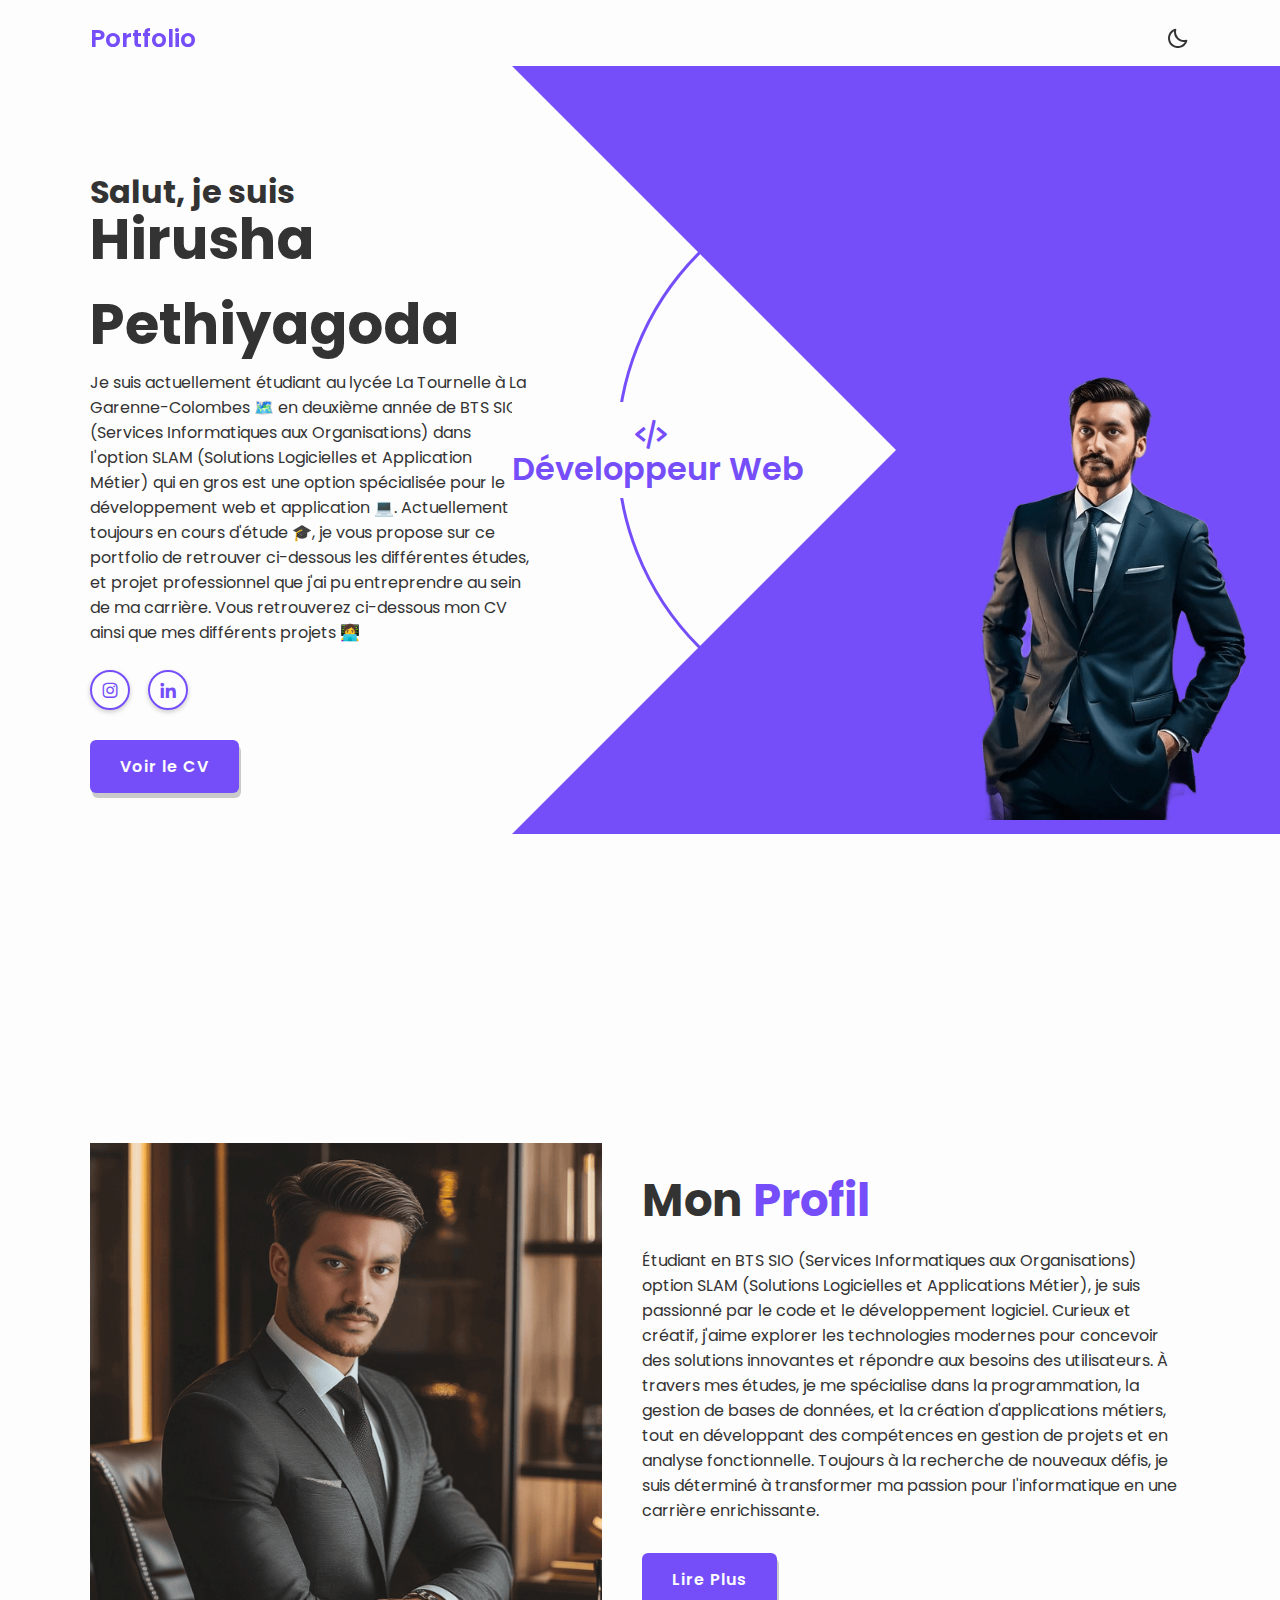
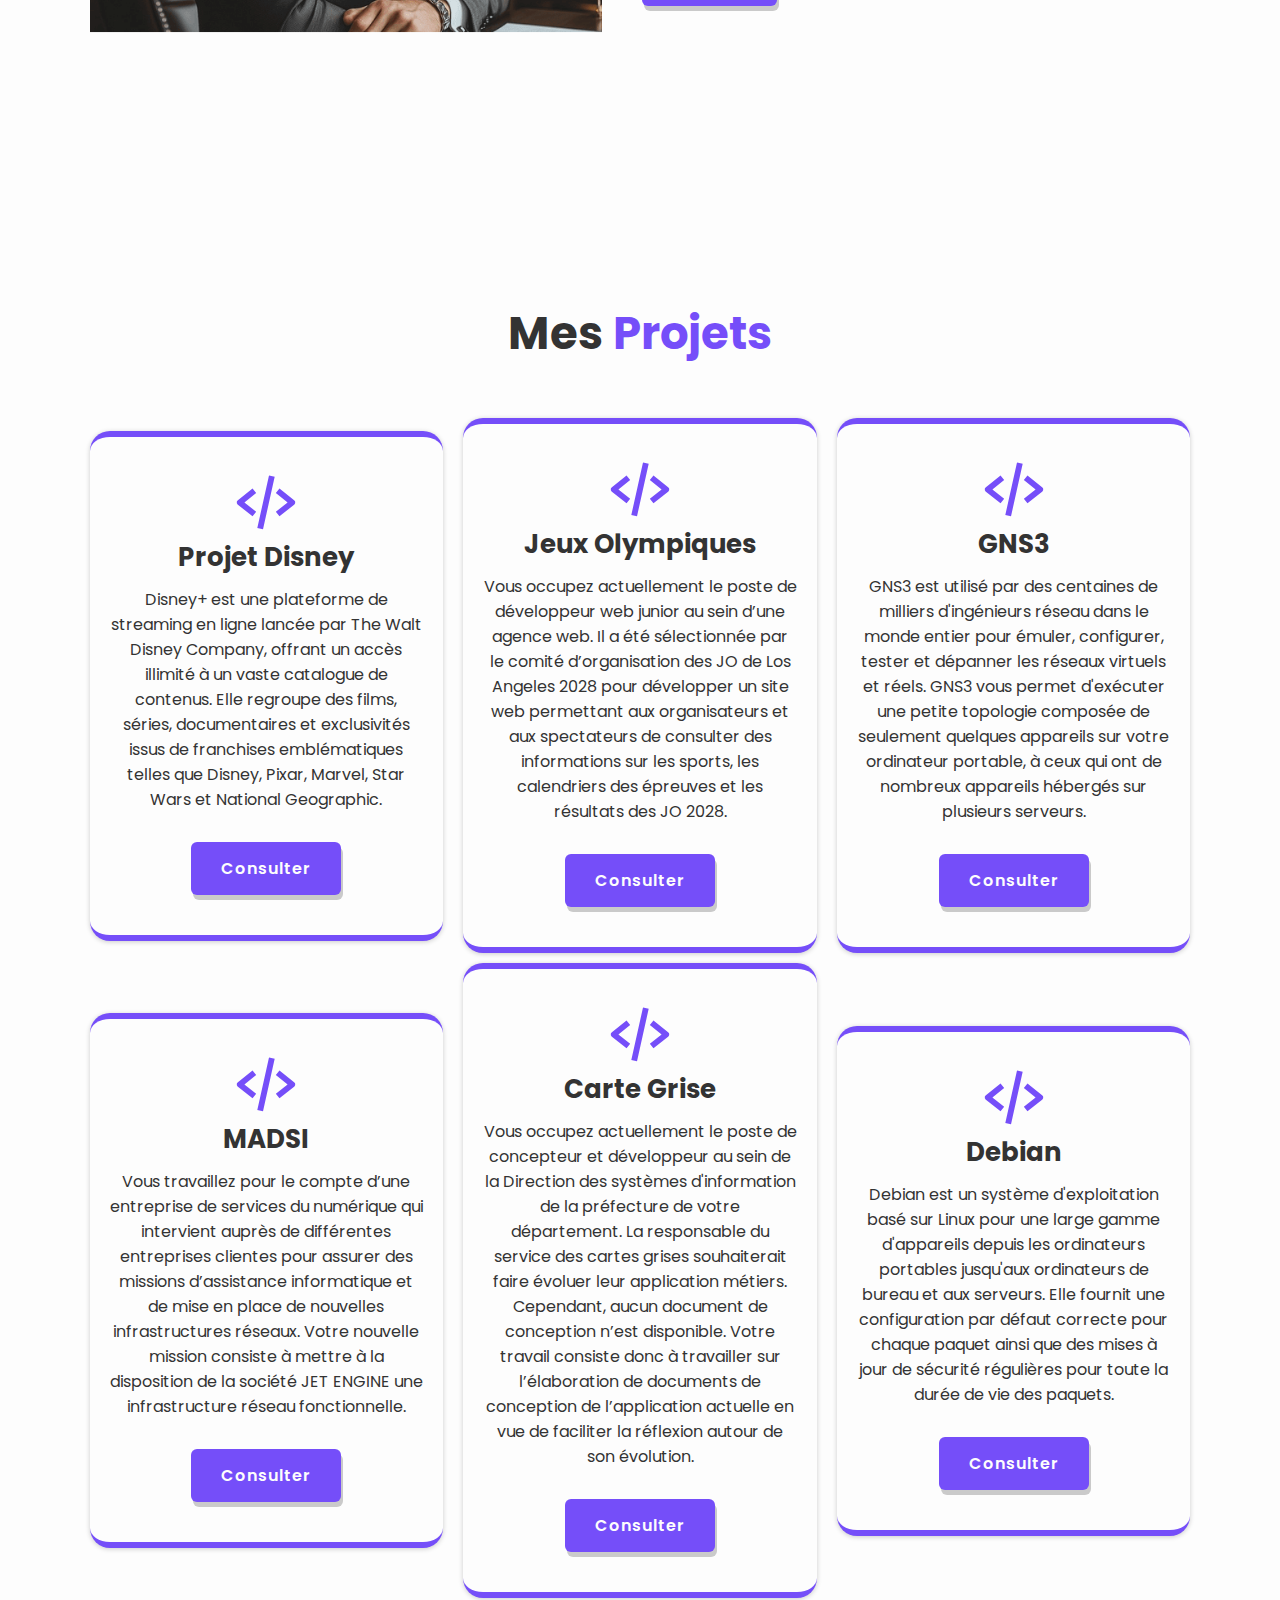
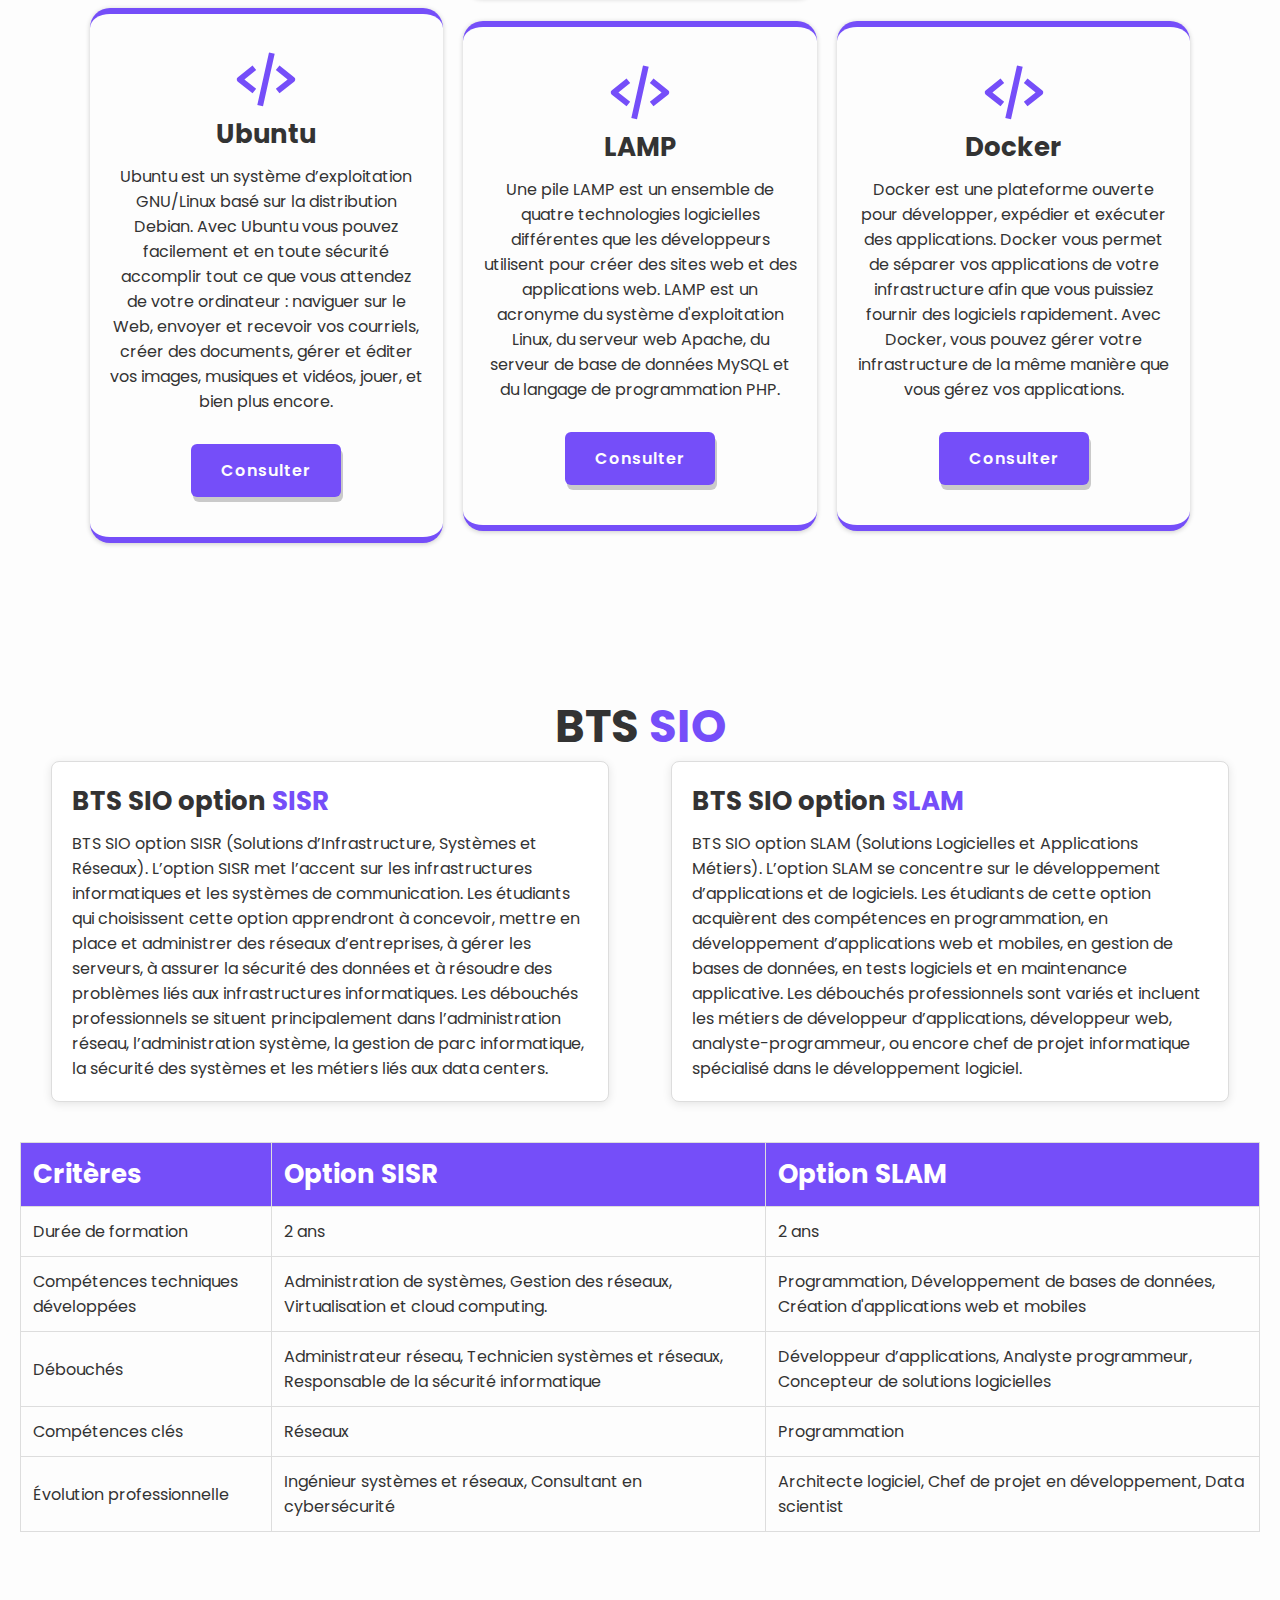
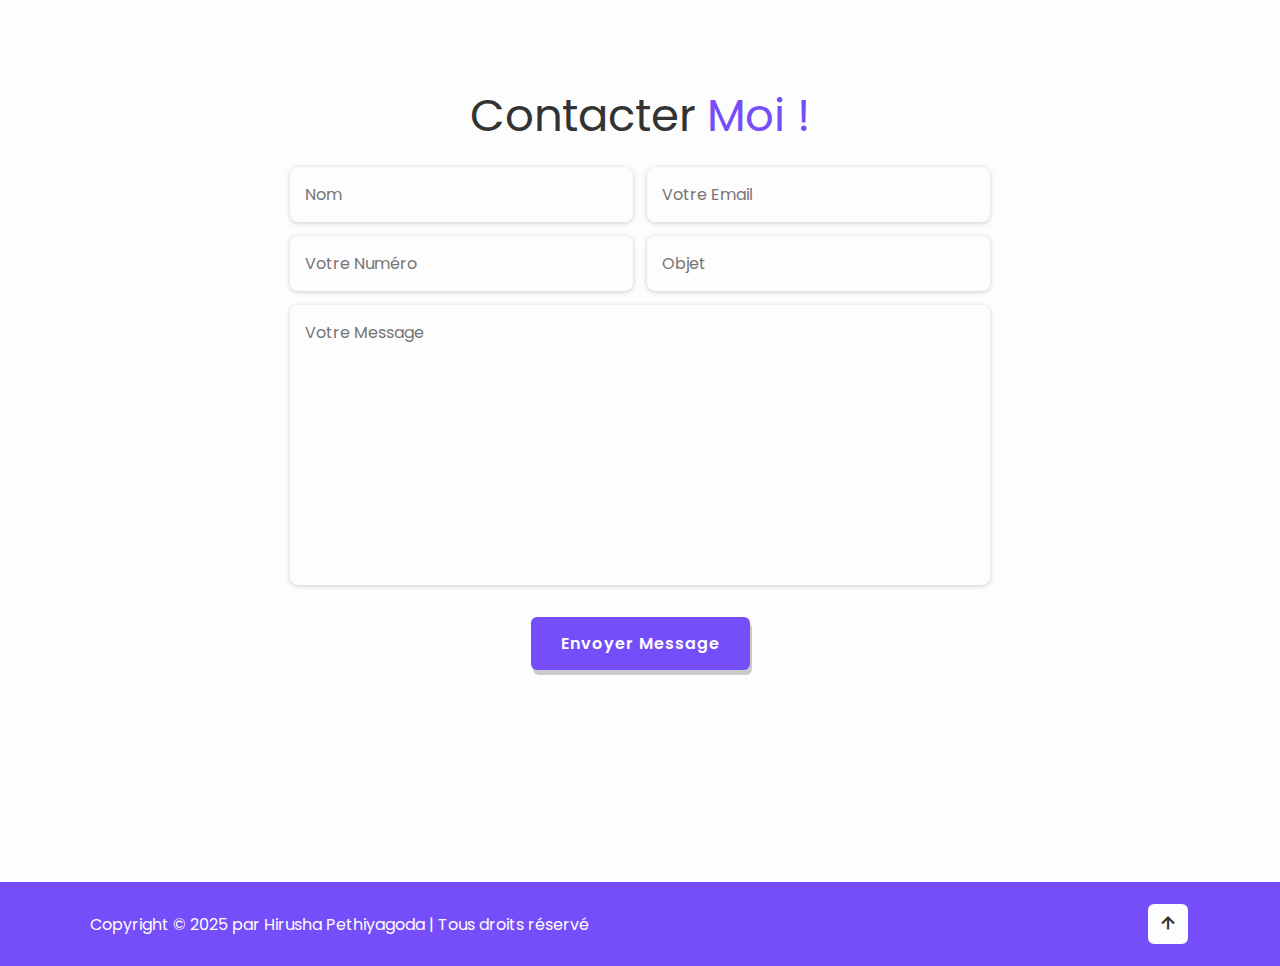
==== index.html @ 4e6ae7ff "Client files" ====
<!DOCTYPE html>
<html lang="en">
<head>
    <meta charset="UTF-8">
    <meta http-equiv="X-UA-Compatible" content="IE=edge">
    <meta name="viewport" content="width=device-width, initial-scale=1.0">
    <title>Hirusha Pethiyagoda | Portfolio BTS SIO</title>
    <link rel="icon" href="logo-image.png">

    <!---- box icons ---->
    <link href='https://unpkg.com/boxicons@2.1.4/css/boxicons.min.css' rel='stylesheet'>

    <!---- Custom CSS ---->
    <link rel="stylesheet" href="css/style.css">
</head>
<body>
    <!---- Header Section ---->
    <header class="header">
        <a href="index.html" class="logo">Portfolio</a>

        <nav class="navbar">
            <a href="#accueil" class="active">Accueil</a>
            <a href="#profil">Profil</a>  
            <a href="#projets">Projets</a>    
            <a href="#bts">BTS</a>    
            <a href="veille.html">Veille Technologique</a>    
            <a href="#contact">Contact</a>    
        </nav>

        <div class="bx bx-moon" id="darkMode-icon"></div>

        <div class="bx bx-menu" id="menu-icon"></div>
    </header>

    <!---- Home Section Design ---->
    <section class="home" id="accueil">
        <div class="home-content">
            <h3>Salut, je suis</h3>
            <h1>Hirusha Pethiyagoda</h1>
            <p>Je suis actuellement étudiant au lycée La Tournelle à La Garenne-Colombes 🗺️ en deuxième année de BTS SIO (Services Informatiques aux Organisations) dans l'option SLAM (Solutions Logicielles et Application Métier) qui en gros est une option spécialisée pour le développement web et application 💻. 
                Actuellement toujours en cours d'étude 🎓, je vous propose sur ce portfolio de retrouver ci-dessous les différentes études, et projet professionnel que j'ai pu entreprendre au sein de ma carrière. Vous retrouverez ci-dessous mon CV ainsi que mes différents projets 👩‍💻
            </p>
            
            <div class="social-media">
                <a href=""><i class='bx bxl-instagram' ></i></a>
                <a href=""><i class='bx bxl-linkedin' ></i></a>
            </div>

            <a href="CV_Hirusha_Pethiyagoda.pdf" target="_blank" class="btn">Voir le CV</a>
        </div>
        
        <div class="profession-container">
            <div class="profession-box">
                <div class="profession" style="--i:0;">
                    <i class='bx bx-code-alt'></i>
                    <h3>Développeur Web</h3>
                </div>
                <div class="profession" style="--i:1;">
                    <i class='bx bx-palette' ></i>
                    <h3>Designer Web</h3>
                </div>
                <div class="profession" style="--i:2;">
                    <i class='bx bx-camera'></i>
                    <h3>Photographeur</h3>
                </div>
                <div class="profession" style="--i:3;">
                    <i class='bx bxl-youtube' ></i>
                    <h3>YouTubeur</h3>
                </div>

                <div class="circle"></div>
            </div>

            <div class="overlay"></div>
        </div>

        <div class="home-img">
            <img src="img/profile-bg.png" alt="">
        </div>
    </section>

    <!---- profil Section Design ---->
    <section class="profil" id="profil">
        <div class="profil-img">
            <img src="img/about.png" alt="">
        </div>

        <div class="profil-content">
            <h2 class="heading">Mon <span>Profil</span></h2>
            <p>Étudiant en BTS SIO (Services Informatiques aux Organisations) option SLAM (Solutions Logicielles et Applications Métier), je suis passionné par le code et le développement logiciel. Curieux et créatif, j'aime explorer les technologies modernes pour concevoir des solutions innovantes et répondre aux besoins des utilisateurs.
                À travers mes études, je me spécialise dans la programmation, la gestion de bases de données, et la création d'applications métiers, tout en développant des compétences en gestion de projets et en analyse fonctionnelle. Toujours à la recherche de nouveaux défis, je suis déterminé à transformer ma passion pour l'informatique en une carrière enrichissante.
            </p>
            <a href="#" class="btn">Lire Plus</a>
        </div>
    </section>

    <!---- projets Section Design---->
    <section class="projets" id="projets">
        <h2 class="heading">Mes <span>Projets</span></h2>

        <div class="projets-container">
            <div class="projets-box">
                <i class='bx bx-code-alt'></i>
                <h3>Projet Disney</h3>
                <p>Disney+ est une plateforme de streaming en ligne lancée par The Walt Disney Company, offrant un accès illimité à un vaste catalogue de contenus. Elle regroupe des films, séries, documentaires et exclusivités issus de franchises emblématiques telles que Disney, Pixar, Marvel, Star Wars et National Geographic.</p>
                <a href="https://pethiyagoda-hirusha-disneyplus.netlify.app/" target="_blank" class="btn">Consulter</a>
            </div>

            <div class="projets-box">
                <i class='bx bx-code-alt'></i>
                <h3>Jeux Olympiques</h3>
                <p>Vous occupez actuellement le poste de développeur web junior au sein d’une agence web. Il a été sélectionnée par le comité d’organisation des JO de Los Angeles 2028 pour
                    développer un site web permettant aux organisateurs et aux spectateurs de consulter des informations sur les sports, les calendriers des épreuves et les résultats des JO 2028.</p>
                <a href="https://pethiyagoda-hirusha-jo2028.freesite.online/" target="_blank" class="btn">Consulter</a>
            </div>

            <div class="projets-box">
                <i class='bx bx-code-alt'></i>
                <h3>GNS3</h3>
                <p>GNS3 est utilisé par des centaines de milliers d'ingénieurs réseau dans le monde entier pour émuler, configurer, tester et dépanner les réseaux virtuels et réels. GNS3 vous permet d'exécuter une petite topologie composée de seulement quelques appareils sur votre ordinateur portable, à ceux qui ont de nombreux appareils hébergés sur plusieurs serveurs.</p>
                <a href="#" target="_blank" class="btn">Consulter</a>
            </div>
        </div>

        <div class="projets-container-2">
            <div class="projets-box">
                <i class='bx bx-code-alt'></i>
                <h3>MADSI</h3>
                <p>Vous travaillez pour le compte d’une entreprise de services du numérique qui intervient auprès de différentes entreprises clientes pour assurer des
                    missions d’assistance informatique et de mise en place de nouvelles infrastructures
                    réseaux. Votre nouvelle mission consiste à mettre à la disposition de la société JET
                    ENGINE une infrastructure réseau fonctionnelle.</p>
                <a href="#" target="_blank" class="btn">Consulter</a>
            </div>

            <div class="projets-box">
                <i class='bx bx-code-alt'></i>
                <h3>Carte Grise</h3>
                <p>Vous occupez actuellement le poste de concepteur et développeur au sein de la Direction des systèmes d'information de la préfecture de votre département. La responsable du service des cartes grises souhaiterait faire évoluer leur application métiers.
                    Cependant, aucun document de conception n’est disponible. Votre travail consiste donc à travailler sur l’élaboration de documents de conception de l’application actuelle en vue de faciliter la réflexion autour de son évolution.
                </p>
                <a href="#" target="_blank" class="btn">Consulter</a>
            </div> 

            <div class="projets-box">
                <i class='bx bx-code-alt'></i>
                <h3>Debian</h3>
                <p>Debian est un système d'exploitation basé sur Linux pour une large gamme d'appareils depuis les ordinateurs portables jusqu'aux ordinateurs de bureau et aux 
                    serveurs. Elle fournit une configuration par défaut correcte pour chaque paquet ainsi que des mises à jour de sécurité régulières pour toute la durée de vie des paquets.
                </p>
                <a href="projets/installation_debian.pdf" target="_blank" class="btn">Consulter</a>
            </div>
        </div>

        <div class="projets-container-3">
            <div class="projets-box">
                <i class='bx bx-code-alt'></i>
                <h3>Ubuntu</h3>
                <p>Ubuntu est un système d’exploitation GNU/Linux basé sur la distribution Debian. Avec Ubuntu vous pouvez facilement et en toute sécurité accomplir tout ce que vous attendez de votre ordinateur : naviguer sur le Web, envoyer et recevoir vos courriels, créer des documents, gérer et éditer vos images, musiques et vidéos, jouer, et bien plus encore.</p>
                <a href="projets/installation_ubuntu.pdf" target="_blank" class="btn">Consulter</a>
            </div>

            <div class="projets-box">
                <i class='bx bx-code-alt'></i>
                <h3>LAMP</h3>
                <p>Une pile LAMP est un ensemble de quatre technologies logicielles différentes que les développeurs utilisent pour créer des sites web et des applications web. LAMP est un acronyme du système d'exploitation Linux, du serveur web Apache, du serveur de base de données MySQL et du langage de programmation PHP.</p>
                <a href="projets/serveur_lamp.pdf" target="_blank" class="btn">Consulter</a>
            </div>

            <div class="projets-box">
                <i class='bx bx-code-alt'></i>
                <h3>Docker</h3>
                <p>Docker est une plateforme ouverte pour développer, expédier et exécuter des applications. Docker vous permet de séparer vos applications de votre infrastructure afin que vous puissiez fournir des logiciels rapidement.
                    Avec Docker, vous pouvez gérer votre infrastructure de la même manière que vous gérez vos applications.
                </p>
                <a href="projets/docker.pdf" target="_blank" class="btn">Consulter</a>
            </div>
        </div>
    </section>

    <!---- BTS Section Design ---->
    <section class="bts" id="bts">
        <h2 class="heading">BTS <span>SIO</span></h2>
        
        <div class="bts-container">
            <div class="bts-category">
                <h3>BTS SIO option <span>SISR</span></h3>
                <p>BTS SIO option SISR (Solutions d’Infrastructure, Systèmes et Réseaux).
                    L’option SISR met l’accent sur les infrastructures informatiques et les systèmes de communication. Les étudiants qui choisissent cette option apprendront à concevoir, mettre en place et administrer des réseaux d’entreprises, à gérer les serveurs, à assurer la sécurité des données et à résoudre des problèmes liés aux infrastructures informatiques. Les débouchés professionnels se situent principalement dans l’administration réseau, l’administration système, la gestion de parc informatique, la sécurité des systèmes et les métiers liés aux data centers.
                </p>
            </div>
            
            <div class="bts-category">
                <h3>BTS SIO option <span>SLAM</span></h3>
                <p>BTS SIO option SLAM (Solutions Logicielles et Applications Métiers).
                    L’option SLAM se concentre sur le développement d’applications et de logiciels. Les étudiants de cette option acquièrent des compétences en programmation, en développement d’applications web et mobiles, en gestion de bases de données, en tests logiciels et en maintenance applicative.
                    Les débouchés professionnels sont variés et incluent les métiers de développeur d’applications, développeur web, analyste-programmeur, ou encore chef de projet informatique spécialisé dans le développement logiciel.
                </p>
            </div>
        </div>

        <table class="comparison-table">
            <thead>
                <tr>
                    <th>Critères</th>
                    <th>Option SISR</th>
                    <th>Option SLAM</th>
                </tr>
            </thead>
            <tbody>
                <tr>
                    <td>Durée de formation</td>
                    <td>2 ans</td>
                    <td>2 ans</td>
                </tr>
                <tr>
                    <td>Compétences techniques développées</td>
                    <td>Administration de systèmes, Gestion des réseaux, Virtualisation et cloud computing.</td>
                    <td>Programmation, Développement de bases de données, Création d'applications web et mobiles</td>
                </tr>

                <tr>
                    <td>Débouchés</td>
                    <td>Administrateur réseau, Technicien systèmes et réseaux, Responsable de la sécurité informatique</td>
                    <td>Développeur d’applications, Analyste programmeur, Concepteur de solutions logicielles</td>
                </tr>

                <tr>
                    <td>Compétences clés</td>
                    <td>Réseaux</td>
                    <td>Programmation</td>
                </tr>

                <tr>
                    <td>Évolution professionnelle</td>
                    <td>Ingénieur systèmes et réseaux, Consultant en cybersécurité</td>
                    <td>Architecte logiciel, Chef de projet en développement, Data scientist</td>
                </tr>
            </tbody>
        </table>
    </section>

    <!---- Contact Section Design ---->
    <section class="contact" id="contact">
        <div class="heading">Contacter <span>Moi !</span></div>

        <form action="#">
            <div class="input-box">
                <input type="text" placeholder="Nom">
                <input type="email" placeholder="Votre Email">
            </div>

            <div class="input-box">
                <input type="number" placeholder="Votre Numéro">
                <input type="text" placeholder="Objet">
            </div>
            <textarea name="" id="" cols="30" rows="10" placeholder="Votre Message"></textarea>
            <input type="submit" value="Envoyer Message" class="btn">
        </form>
    </section>
    <!---- Footer Section Design ---->
    <footer class="footer">
        <div class="footer-text">
            <p>Copyright &copy; 2025 par Hirusha Pethiyagoda | Tous droits réservé</p>
        </div>

        <div class="footer-iconTop">
            <a href="#accueil"><i class='bx bx-up-arrow-alt'></i></a>
        </div>
    </footer>

    <!---- Custom JS ---->
    <script src="js/script.js"></script>

</body>
</html>
---- css/style.css ----
@import url('https://fonts.googleapis.com/css2?family=Poppins:wght@300;400;500;600;700;800;900&display=swap');

* {
    margin: 0;
    padding: 0;
    box-sizing: border-box;
    text-decoration: none;
    border: none;
    outline: none;
    scroll-behavior: smooth;
    font-family: 'Poppins', sans-serif;
}

:root{
    --bg-color: #fdfdfd;
    --text-color: #333;
    --main-color: #754ef9;
    --white-color: #fdfdfd;
    --shadow-color: rgba(0,0,0, .2);
}

html{
    font-size: 62.5%;
    overflow-x: hidden;
}

body{
    background: var(--bg-color);
    color: var(--text-color);
}

.header{
    position: fixed;
    top: 0;
    left: 0;
    width: 100%;
    padding: 2rem 7%;
    background: transparent;
    display: flex;
    align-items: center;
    z-index: 100;
    transition: .5s;
}

.header.sticky{
    background: var(--bg-color);
    box-shadow: 0 .1rem 1rem var(--shadow-color);
}

.logo{
    font-size: 2.5rem;
    color: var(--main-color);
    font-weight: 600;
    cursor: default;
    margin-right: auto;
}

.navbar a {
    position: relative;
    font-size: 1.7rem;
    color: var(--white-color);
    font-weight: 500;
    margin-right: 3.5rem;
}

.header.sticky .navbar a{
    color: var(--text-color);
}

.header.sticky .navbar a.active{
    color: var(--main-color);
}

.header.sticky .navbar a::before{
    background: var(--main-color);
    opacity: .7;
}

.navbar a.active::before{
    content: '';
    position: absolute;
    left: 0;
    bottom: -6px;
    width: 100%;
    height: .2rem;
    background: var(--white-color);
}

#darkMode-icon{
    font-size: 2.4rem;
    cursor: pointer;
}

.header.sticky #darkMode-icon{
    color: var(--text-color);
    opacity: .9;
}

#menu-icon{
    font-size: 3.6rem;
    color: var(--text-color);
    display: none;
}

section{
    min-height: 100vh;
    padding: 10rem 7% 2rem;
}

.home{
    display: flex;
    align-items: center;
}

.home .home-content{
    max-width: 44rem;
}

.home-content h3{
    font-size: 3.2rem;
    font-weight: 700;
    line-height: .3;
}

.home-content h1{
    font-size: 5.6rem;
    font-weight: 700;
    margin-bottom: .3rem;
}

.home-content p{
    font-size: 1.6rem;
}

.home-content .social-media a{
    display: inline-flex;
    justify-content: center;
    align-items: center;
    width: 4rem;
    height: 4rem;
    background: transparent;
    border: .2rem solid var(--main-color);
    border-radius: 50%;
    box-shadow: 0 .2rem .5rem var(--shadow-color);
    font-size: 2rem;
    color: var(--main-color);
    margin: 2.5rem 1.5rem 3rem 0;
    transition: .5s ease;
}

.home-content .social-media a:hover{
    background: var(--main-color);
    color: var(--white-color);
}

.btn{
    display: inline-block;
    padding: 1.2rem 2.8rem;
    background: var(--main-color);
    border-radius: .6rem;
    box-shadow: 0.2rem .5rem var(--shadow-color);
    font-size: 1.6rem;
    color: var(--white-color);
    letter-spacing: .1rem;
    font-weight: 600;
    border: .2rem solid transparent;
    transform: .5s ease;
}

.btn:hover{
    background: transparent;
    color: var(--main-color);
    border-color: var(--main-color);
}

.home .profession-container{
    position: absolute;
    top: 50%;
    right: 0;
    transform: translateY(-50%);
    width: 768px;
    height: 768px;
    overflow: hidden;
    pointer-events: none;
}

.home .profession-container .profession-box{
    position: absolute;
    top: 0;
    right: 0;
    width: 768px;
    height: 768px;
    border-radius: 50%;
    display: flex;
    justify-content: center;
    align-items: center;
    animation: professionRotate ease-out 13s infinite;
}

@keyframes professionRotate{
    0%, 20%{
        transform: rotate(0deg);
    }

    25%, 45%{
        transform: rotate(-90deg);
    }

    50%, 70%{
        transform: rotate(-180deg);
    }

    75%, 95%{
        transform: rotate(-270deg);
    }

    100%{
        transform: rotate(-360deg);
    }
}

.home .profession-box .profession{
    position: absolute;
    left: 0;
    display: flex;
    align-items: center;
    flex-direction: column;
    color: var(--main-color);
    transform: rotate(calc(360deg / 4* var(--i)));
    transform-origin: 384px;
    background: var(--bg-color);
    padding: 13px 0;
}

.home .profession-box .profession:nth-child(1) i {
    margin-right: 15px;
}

.home .profession-box .profession:nth-child(2),
.home .profession-box .profession:nth-child(4) {
    padding-bottom: 20px;
}

.home .profession i{
    font-size: 3.8rem;

}

.home .profession h3{
    font-size: 3.2rem;
    line-height: 1;
    font-weight: 600;
}

.home .profession-box .circle{
    width: 560px;
    height: 560px;
    border: 3px solid var(--main-color);
    border-radius: 50%;
}

.home .profession-container .overlay{
    position: absolute;
    top: 0;
    right: 0;
    width: 0;
    height: 0;
    border-top: 384px solid var(--main-color);
    border-right: 384px solid var(--main-color);
    border-bottom: 384px solid var(--main-color);
    border-left: 384px solid transparent; 
}

.home-img img{
    position: absolute;
    bottom: 80px;
    right: 0;
    width: 27%;
    pointer-events: none;
}

span{
    color: var(--main-color);
}

/* Profil Section Styles */
.profil{
    display: flex;
    justify-content: center;
    align-items: center;
    gap: 4rem;
}

.profil-img img{
    width: 40vw;
}

.heading{
    font-size: 4.5rem;
    text-align: center;
}

.profil-content h2{
    text-align: left;
    line-height: 1.2;
}

.profil-content h3{
    font-size: 2rem;
}

.profil-content p{
    font-size: 1.6rem;
    margin: 2rem 0 3rem;
}

/* Projects Section Styles */
.projets{
    min-height: auto;
    padding-bottom: 7rem;
}

.projets h2{
    margin-bottom: 5rem;
}

.projets .projets-container{
    display: flex;
    justify-content: center;
    align-items: center;
    flex-wrap: wrap;
    gap: 2rem;
}

.projets .projets-container-2{
    display: flex;
    justify-content: center;
    align-items: center;
    flex-wrap: wrap;
    gap: 2rem;
    margin-top: 10px;
}

.projets .projets-container-3{
    display: flex;
    justify-content: center;
    align-items: center;
    flex-wrap: wrap;
    gap: 2rem;
    margin-top: 10px;
}

.projets-container .projets-box,
.projets-container-2 .projets-box,
.projets-container-3 .projets-box{
    flex: 1 1 30rem;
    background: var(--bg-color);
    padding: 3rem 2rem 4rem;
    border-radius: 2rem;
    box-shadow: 0 .1rem .5rem var(--shadow-color);
    text-align: center;
    border-top: .6rem solid var(--main-color);
    border-bottom: .6rem solid var(--main-color);
    transition: .5s ease;
}

.projets-container .projets-box:hover,
.projets-container-2 .projets-box:hover,
.projets-container-3 .projets-box:hover{
    box-shadow: 0 .1rem 2rem var(--shadow-color);
    transform: scale(1.02);
}

.projets-box i{
    font-size: 7rem;
    color: var(--main-color);
}

.projets-box h3{
    font-size: 2.6rem;
    transition: .5s ease;
}

.projets-box:hover h3{
    color: var(--main-color);
}

.projets-box p{
    font-size: 1.6rem;
    margin: 1rem 0 3rem;
}

/* BTS Section Styles */
.bts {
    padding: 50px 20px;
    background-color: var(--bg-color);
}

.bts .heading {
    text-align: center;
    font-size: 4.5rem;
    margin-top: 3rem;
}

.bts .heading span {
    color: var(--main-color);
}

.bts-container {
    display: flex;
    justify-content: space-around;
    margin-bottom: 40px;
}

.bts-category {
    background-color: #fff;
    border: 1px solid #ddd;
    border-radius: 8px;
    padding: 20px;
    width: 45%;
    box-shadow: 0 2px 10px rgba(0, 0, 0, 0.1);
    transition: transform 0.3s;
}

.bts-category:hover {
    transform: translateY(-5px);
}

.bts-category h3 {
    font-size: 2.6rem;
    margin-bottom: 10px;
    color: var(--text-color);
}

.bts-category p {
    font-size: 1.6rem;
    color: var(--text-color);
}

.comparison-table {
    width: 100%;
    border-collapse: collapse;
    margin-top: 20px;
}

.comparison-table th, .comparison-table td {
    border: 1px solid #ddd;
    padding: 12px;
    text-align: left;
}

.comparison-table td{
    font-size: 1.6rem;
}

.comparison-table th {
    background-color: var(--main-color);
    color: white;
    font-size: 2.6rem;
}

.comparison-table tbody tr:nth-child(even) {
    background-color: var(--bg-color);
}

.comparison-table tbody tr:hover {
    background-color: #e9ecef;
}

.contact h2{
    margin-bottom: 3rem;
}

.contact form{
    max-width: 70rem;
    margin: 1rem auto;
    text-align: center;
    margin-bottom: 3rem;
}

.contact form .input-box{
    display: flex;
    justify-content: space-between;
    flex-wrap: wrap;
}

.contact form .input-box input,
.contact form textarea{
    width: 100%;
    padding: 1.5rem;
    font-size: 1.6rem;
    color: var(--text-color);
    background: var(--bg-color);
    border-radius: .8rem;
    margin: .7rem 0;
    box-shadow: 0 .1rem .5rem var(--shadow-color);
}

.contact form .input-box input{
    width: 49%;
}

.contact form textarea{
    resize: none;
}

.contact form .btn{
    margin-top: 2rem;
    cursor: pointer;
}

.footer{
    display: flex;
    justify-content: space-between;
    align-items: center;
    flex-wrap: wrap;
    padding: 2rem 7%;
    background: var(--main-color);
}

.footer-text p{
    font-size: 1.6rem;
    color: var(--white-color);
}

.footer-iconTop a{
    display: inline-flex;
    justify-content: center;
    align-items: center;
    padding: .8rem;
    background: var(--white-color);
    border-radius: .8rem;
    border: .2rem solid var(--main-color);
    outline: .2rem solid transparent;
    transition: .5s ease;
}

.footer-iconTop a:hover{
    outline-color: var(--white-color);
}

.footer-iconTop a i{
    font-size: 2.4rem;
    color: #333;
}

/* REPONSIVE DONT CONSIDER THIS STYLING
@media (max-width: 1200px){
    html{
        font-size: 55%;
    }

    .home .profession-container{
        height: 85.8rem;
    }

    .home .profession-container .profession-box{
        right: -12rem;
        height: 85.8rem;      
    }

    .home .profession-container .overlay{
        right: -9rem;
    }
}

@media (max-width: 1024px){
    .header{
        padding: 2rem 3%;
    }

    section{
        padding: 10rem 3% 2rem;
    }

    .home .profession-container .profession-box{
        right: -22rem;
    } 

    .home .profession-container .overlay{
        right: -15rem;
    }
}
*/
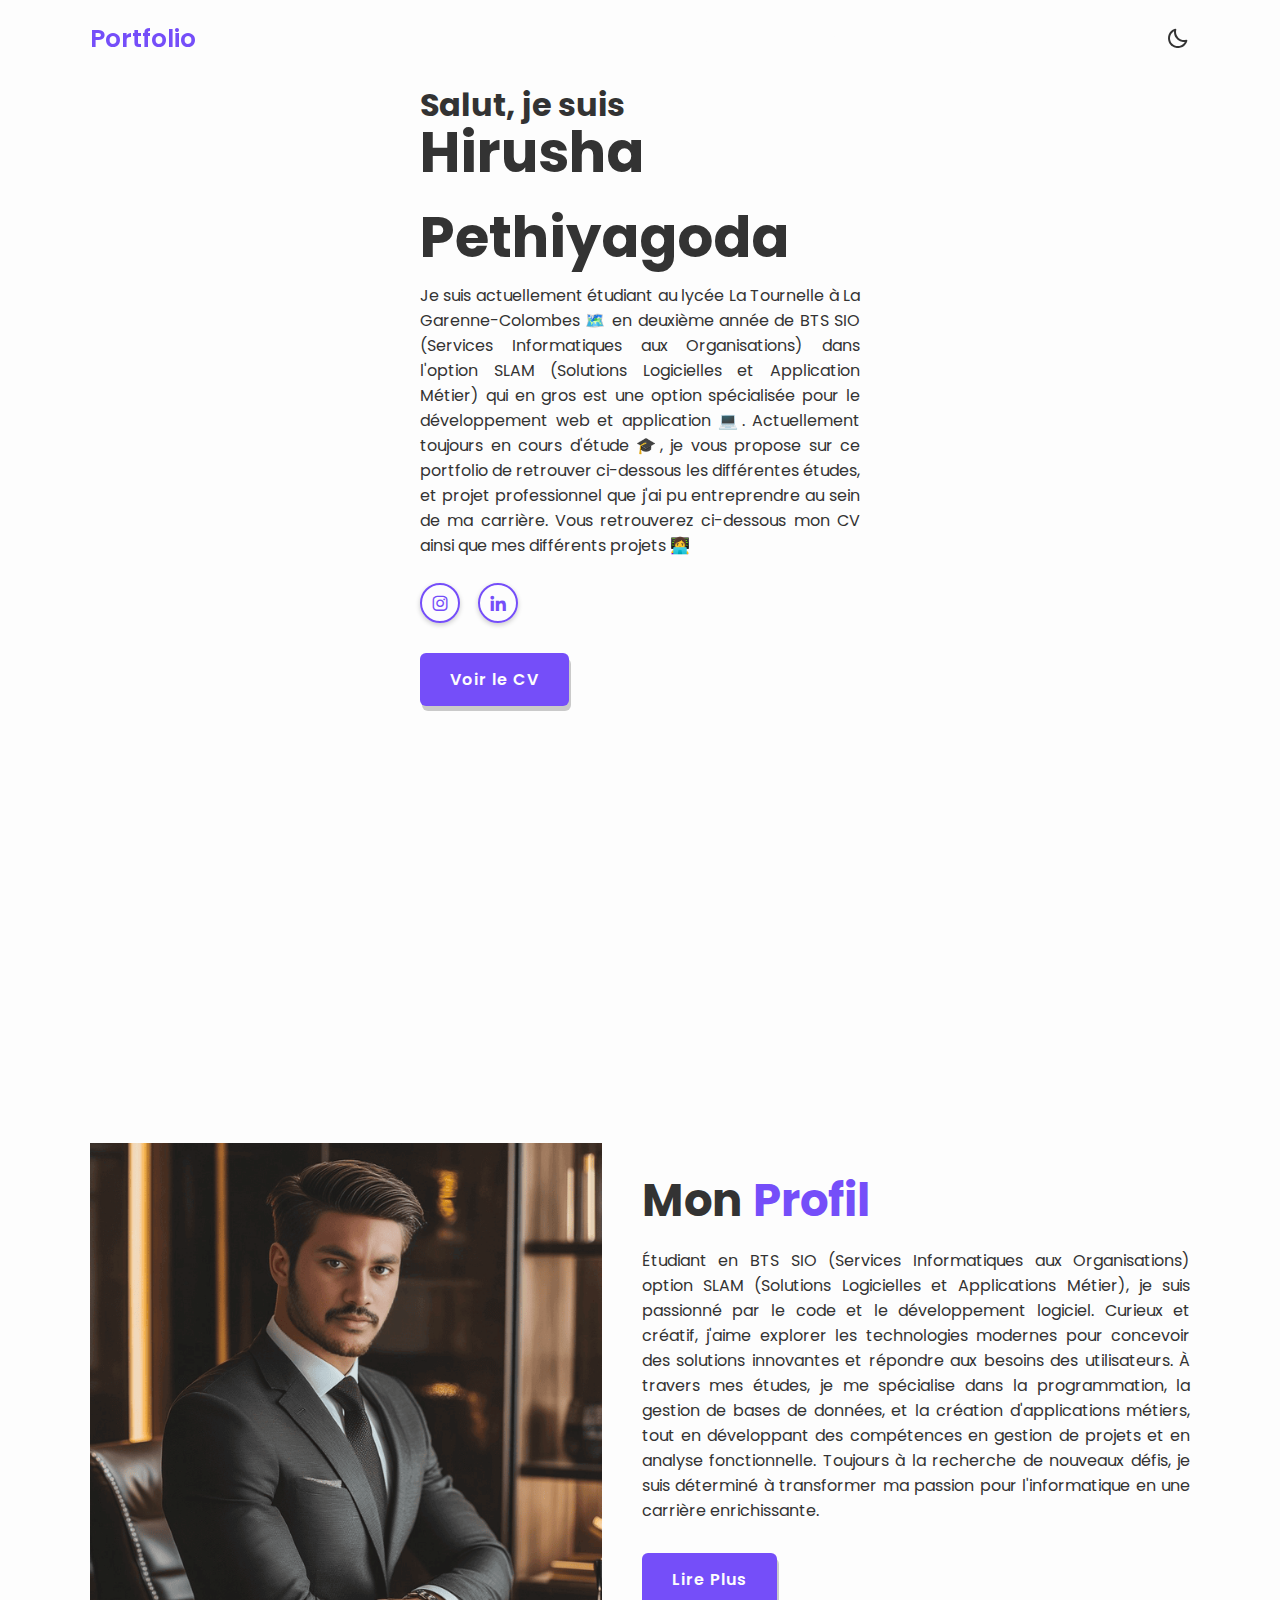
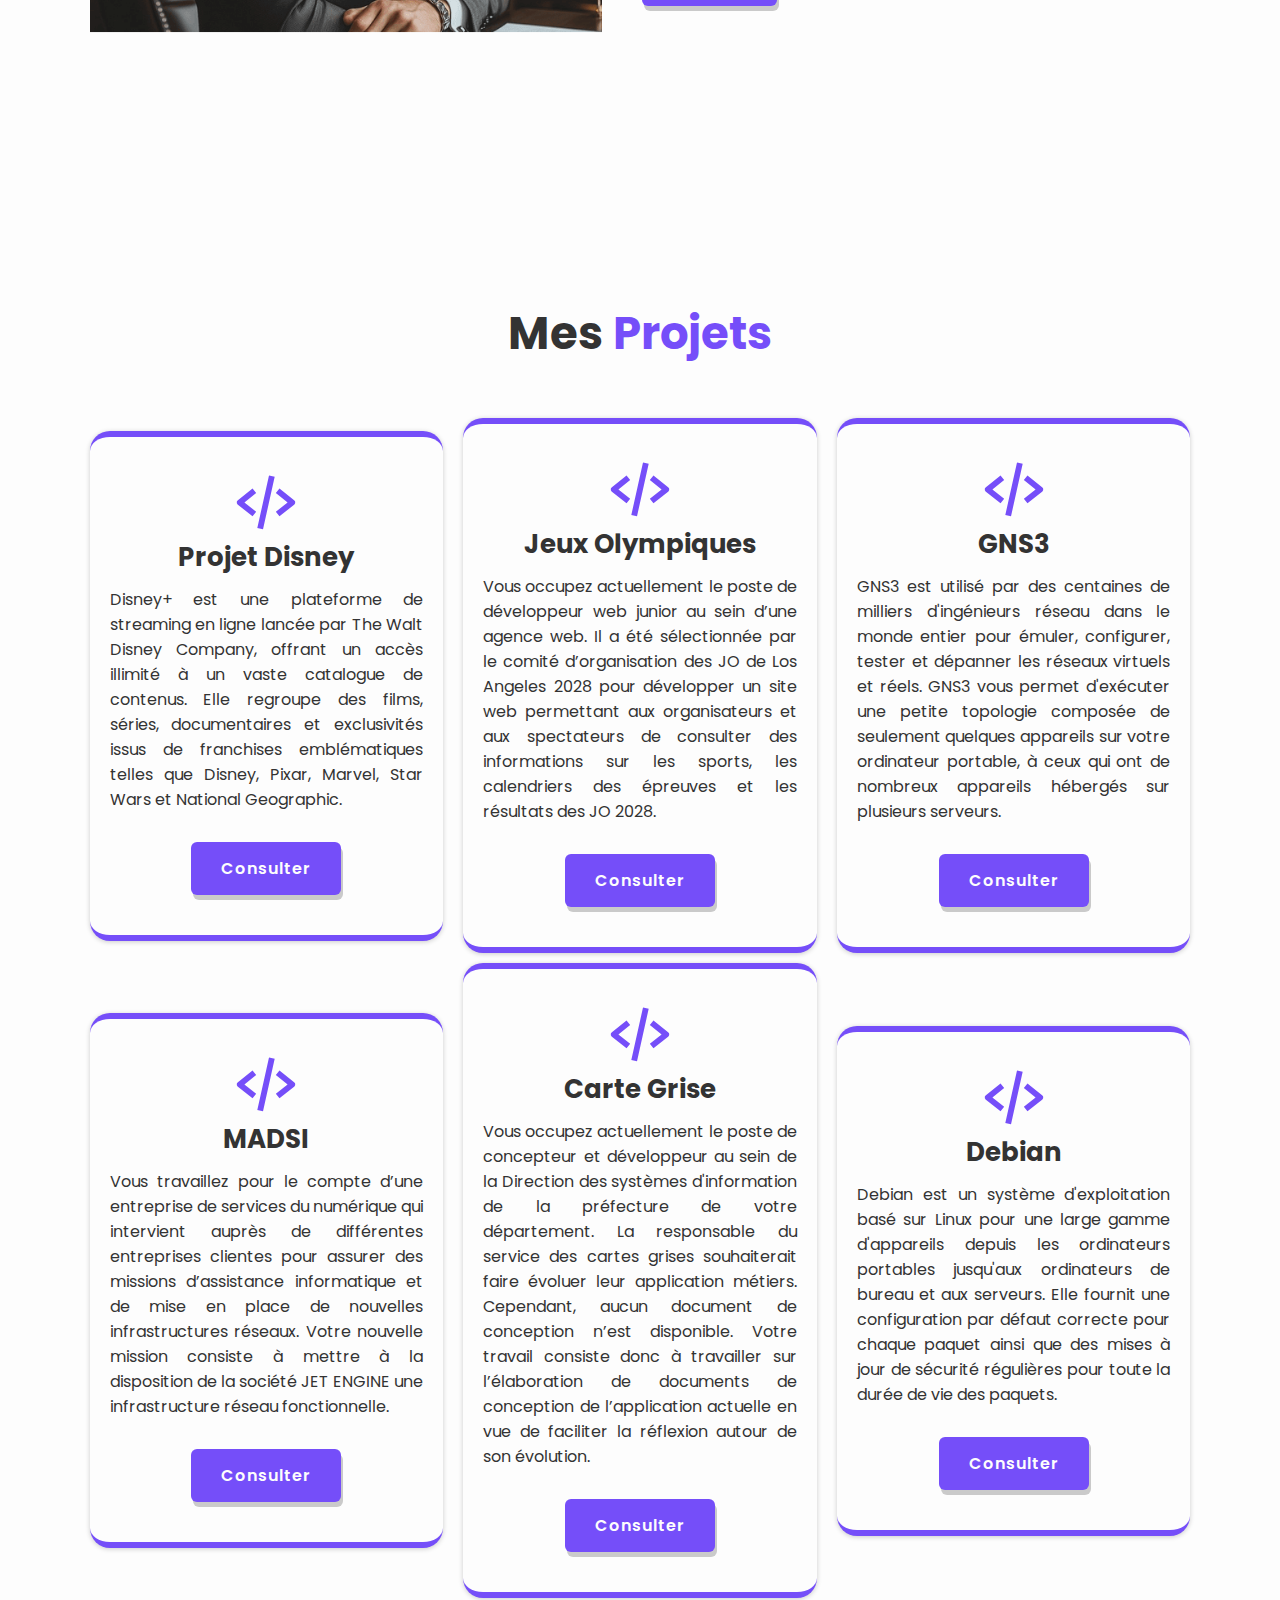
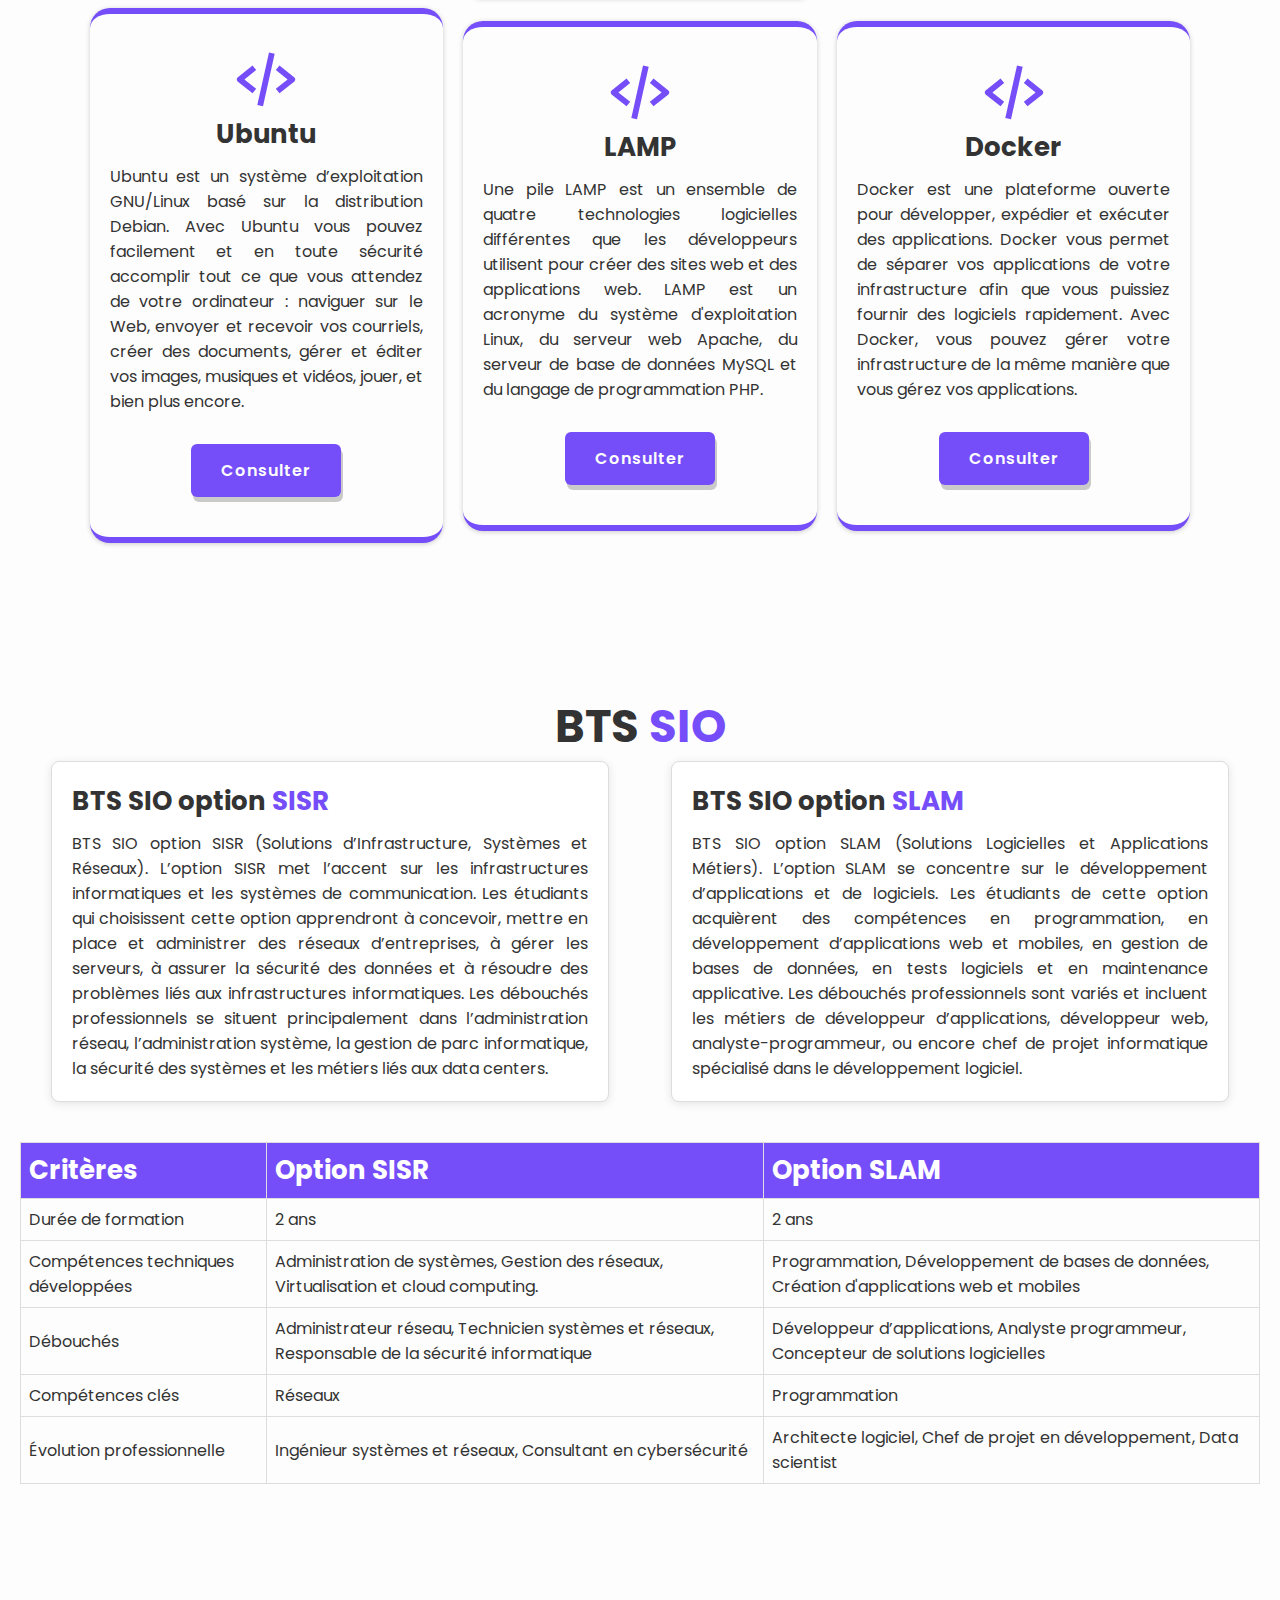
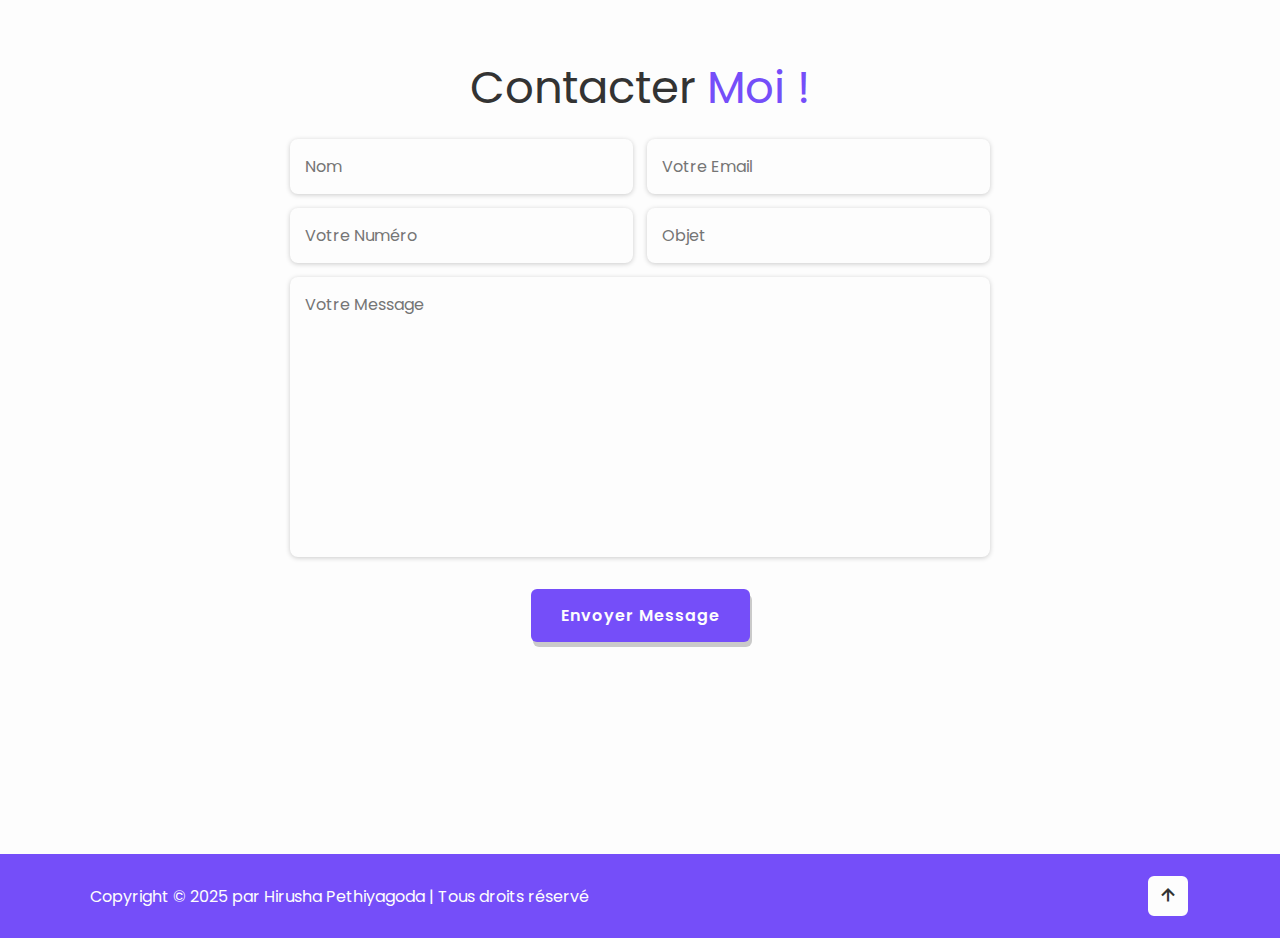
==== commit a1391f35: "added responsivenss" ====
--- a/index.html
+++ b/index.html
@@ -77,7 +77,10 @@
         <div class="home-img">
             <img src="img/profile-bg.png" alt="">
         </div>
-    </section>
+
+        
+    </section>
+    
 
     <!---- profil Section Design ---->
     <section class="profil" id="profil">
--- a/css/style.css
+++ b/css/style.css
@@ -316,7 +316,7 @@
 
 /* Projects Section Styles */
 .projets{
-    min-height: auto;
+    /* min-height: auto; */
     padding-bottom: 7rem;
 }
 
@@ -583,4 +583,224 @@
 }
 */
 
-    +/* Style Added by vala */
+
+/* Hide the navbar by default for smaller screens */
+.navbar {
+    display: flex;
+    flex-wrap: wrap;
+    justify-content: flex-start;
+    gap: 1rem;
+    transition: max-height 0.3s ease-out;
+}
+
+/* For small devices, initially hide the navbar */
+@media (max-width: 768px) {
+    .navbar {
+        display: none; /* Hidden by default */
+        flex-direction: column; /* Vertical stack */
+        background-color: var(--bg-color);
+        padding: 1rem;
+        position: absolute;
+        top: 100%; /* Below the header */
+        left: 0;
+        width: 100%;
+        box-shadow: 0 4px 8px var(--shadow-color);
+        z-index: 99;
+    }
+
+    .navbar.active {
+        display: flex; /* Show navbar when toggled */
+    }
+
+    #menu-icon {
+        display: block; /* Show menu icon */
+        cursor: pointer;
+    }
+}
+
+
+div p {
+    text-align: justify;
+}
+
+/* Responsivness  */
+
+/* Large device 1025 to 1200 px */
+@media (max-width: 1200px) {
+    div p,.comparison-table td{
+        font-size: 1.5rem!important;
+    }
+    
+}
+
+/* Medium device 769 to 1024px */
+@media (max-width: 1204px) {
+    
+}
+
+@media (max-width:900px) {
+    #profil{
+        flex-direction: column;
+    }
+
+    .profil-img{
+        order : 2;
+    }
+
+    div p{
+        text-align: center;
+    }
+
+    .profil-content .heading{
+        text-align : center;
+    }
+
+    .profil-content{
+        text-align: center;
+    }
+}
+
+
+/* Small device 481 to 768px */
+@media (max-width: 768px) {
+    .bts-container{
+        flex-direction: column;
+        align-items: center;
+    }
+
+    .bts-category{
+        width: 80%;
+        margin-top: 5rem!important;
+    }
+
+    .profil-img img{
+        width: 50vw;
+    }
+    
+    .heading,.projets-box h3{
+        font-size: 2.5rem;
+        
+    }
+
+}
+
+/* home  */
+
+@media (max-width: 768px) {
+    .home {
+        flex-direction: column;
+        align-items: center;
+        text-align: center;
+    }
+
+    .home-content {
+        max-width: 90%;
+    }
+
+    .home-content h3 {
+        font-size: 2.4rem;
+        line-height: 1.2;
+    }
+
+    .home-content h1 {
+        font-size: 3.6rem;
+    }
+
+    .home-content p {
+        font-size: 1.4rem;
+        margin-bottom: 1.5rem;
+    }
+
+    .social-media a {
+        width: 3.5rem;
+        height: 3.5rem;
+        margin: 1rem 0.5rem 2rem 0;
+    }
+
+    .btn {
+        font-size: 1.4rem;
+        padding: 1rem 2.4rem;
+    }
+
+    .home-img img {
+        width: 50%;
+        margin-top: 2rem;
+    }
+
+    .profession-container {
+        display: none; /* Hide rotating professions for mobile */
+    }
+}
+
+@media (max-width: 1280px) {
+    #accueil{
+        flex-direction: column!important;
+
+    }
+
+    .profession-container{
+        /* position:relative!important;
+        transform: rotate(90deg)!important;
+        top: 0!important;
+        right: 0!important; */
+        display: none;
+    }
+
+    .home-img{
+        display: none;
+    }
+
+    
+}
+
+
+/* General table styling */
+.comparison-table {
+    width: 100%;
+    border-collapse: collapse;
+    margin: 20px 0;
+    font-size: 16px;
+    text-align: left;
+}
+
+.comparison-table th, .comparison-table td {
+    border: 1px solid #ddd;
+    padding: 8px;
+}
+
+/* Header styling */
+.comparison-table thead {
+    background-color: #f2f2f2;
+}
+
+.comparison-table th {
+    font-weight: bold;
+}
+
+/* Responsive styling */
+.comparison-table {
+    display: block;
+    overflow-x: auto;
+    white-space: nowrap;
+}
+
+.comparison-table th, .comparison-table td {
+    white-space: normal; /* Allow text wrapping */
+    word-wrap: break-word;
+}
+
+/* Optional: Add some spacing and alignment for smaller screens */
+@media screen and (max-width: 768px) {
+    .comparison-table th, .comparison-table td {
+        font-size: 14px;
+        padding: 6px;
+    }
+    
+    .comparison-table {
+        margin: 10px 0;
+    }
+}
+
+
+
